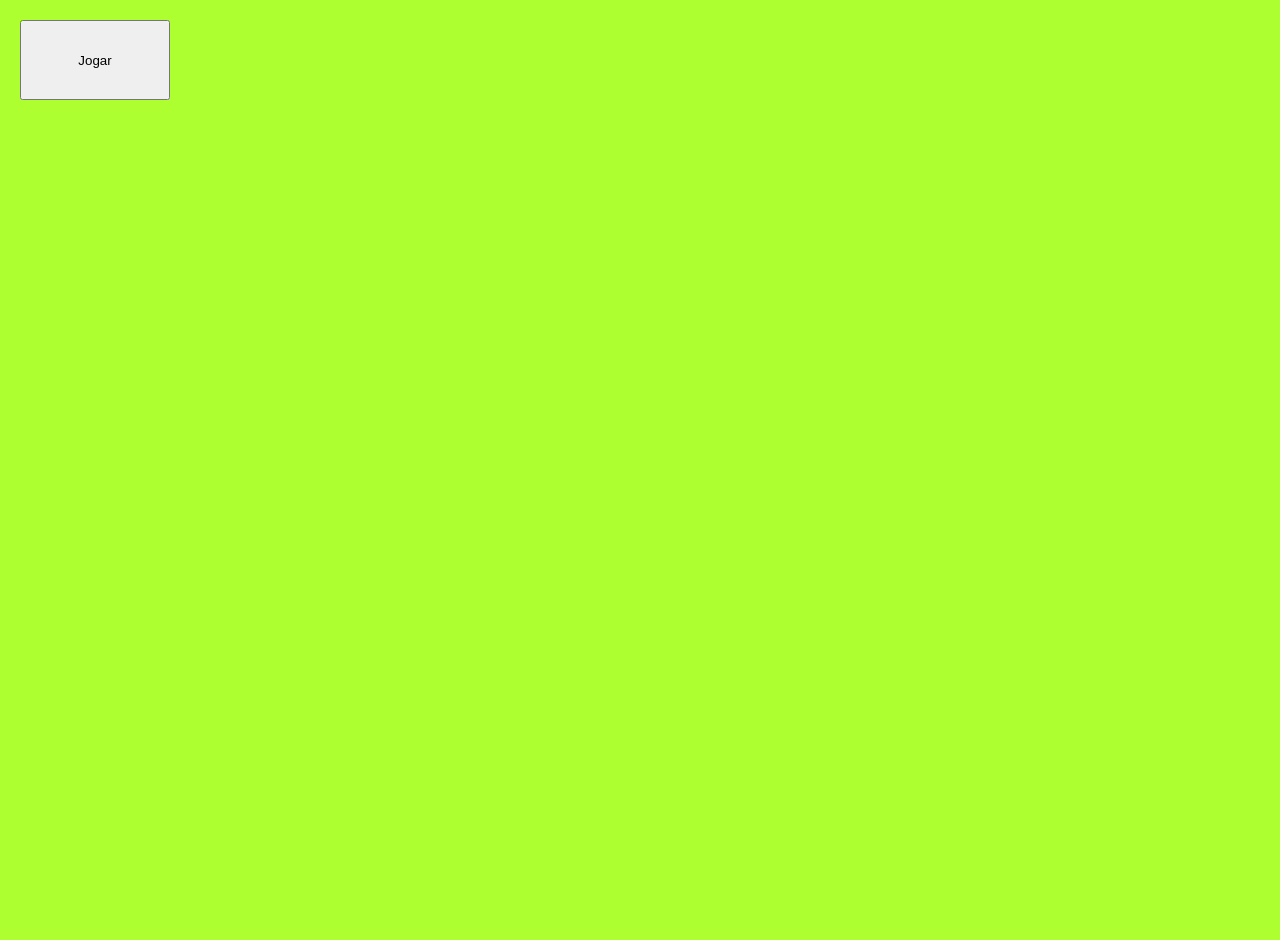
==== index.html @ c6fa91d4 "Primeiros passos" ====
<!DOCTYPE html>
<html lang="en">
<head>
    <meta charset="UTF-8">
    <meta name="viewport" content="width=device-width, initial-scale=1.0">
    <title>Trash Recycle</title>
    <link rel="stylesheet" href="style.css">
</head>
<body>
    <header>
        <div class="tela">
            <button>Jogar</button>
        </div>
    </header>
</body>
</html>
---- style.css ----
body {
    margin: 0;
    padding: 0;
}

.tela {
    padding: 20px;
    background-color: greenyellow;
    height: 100vh;
    width: 100%;
}

.tela button {
    padding: 20px;
    width: 150px;
    height: 80px;
    text-align: center;
}
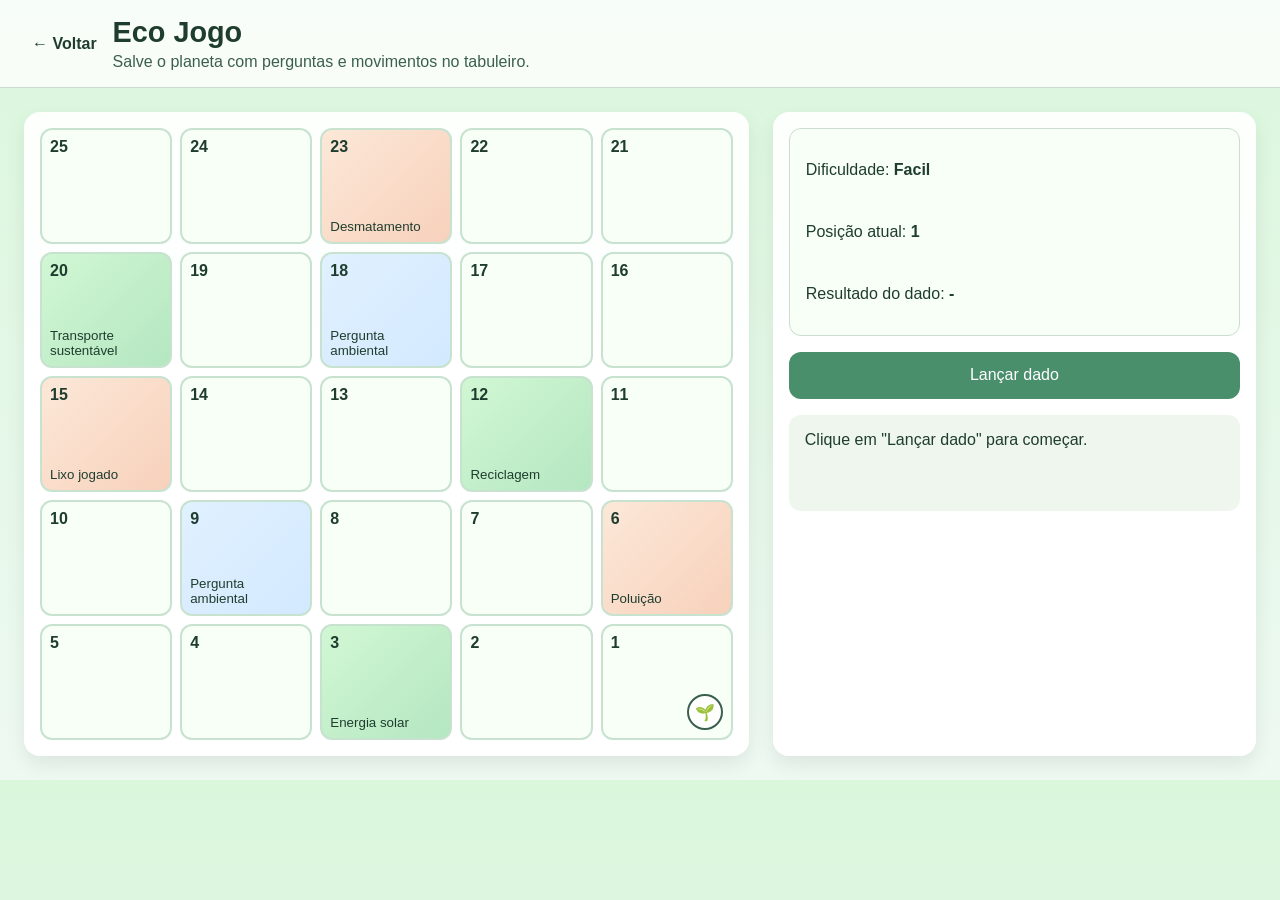
==== commit 40ccdcc5: "primeirosPassos" ====
--- a/index.html
+++ b/index.html
@@ -1,16 +1,42 @@
 <!DOCTYPE html>
-<html lang="en">
+<html lang="pt-br">
 <head>
     <meta charset="UTF-8">
     <meta name="viewport" content="width=device-width, initial-scale=1.0">
-    <title>Trash Recycle</title>
-    <link rel="stylesheet" href="style.css">
+    <title>Eco Jogo</title>
+    <link rel="stylesheet" href="css/index.css">
 </head>
 <body>
-    <header>
-        <div class="tela">
-            <button>Jogar</button>
+    <header class="topbar">
+        <a class="back" href="inicio.html">← Voltar</a>
+        <div class="header-text">
+            <h1>Eco Jogo</h1>
+            <p>Salve o planeta com perguntas e movimentos no tabuleiro.</p>
         </div>
     </header>
+
+    <main>
+        <section class="board-section">
+            <div class="board" id="board" aria-label="Tabuleiro do jogo"></div>
+        </section>
+
+        <section class="game-panel">
+            <div class="game-info">
+                <p>Dificuldade: <strong id="difficultyLabel">Fácil</strong></p>
+                <p>Posição atual: <strong id="position">1</strong></p>
+                <p>Resultado do dado: <strong id="diceValue">-</strong></p>
+            </div>
+
+            <button id="rollButton">Lançar dado</button>
+            <div class="log" id="log">Clique em "Lançar dado" para começar.</div>
+
+            <div class="question-card hidden" id="questionCard">
+                <p id="questionText"></p>
+                <div class="answers" id="answers"></div>
+            </div>
+        </section>
+    </main>
+
+    <script src="js/index.js"></script>
 </body>
-</html>+</html>
--- a/css/index.css
+++ b/css/index.css
@@ -0,0 +1,181 @@
+/* Estilos para index.html */
+body {
+    font-family: Arial, sans-serif;
+    margin: 0;
+    padding: 0;
+    background: linear-gradient(180deg, #daf7dc, #eef9f2);
+    color: #1f3d2e;
+}
+
+.topbar {
+    display: flex;
+    align-items: center;
+    gap: 1rem;
+    padding: 1rem 2rem;
+    background: rgba(255, 255, 255, 0.8);
+    border-bottom: 1px solid #cddcd2;
+}
+
+.topbar .back {
+    text-decoration: none;
+    color: #1f3d2e;
+    font-weight: 700;
+}
+
+.header-text h1 {
+    margin: 0;
+    font-size: 1.8rem;
+}
+
+.header-text p {
+    margin: 0.25rem 0 0;
+    color: #3b5f4d;
+}
+
+main {
+    display: grid;
+    grid-template-columns: 1.2fr 0.8fr;
+    gap: 1.5rem;
+    padding: 1.5rem;
+}
+
+.board-section {
+    background: rgba(255, 255, 255, 0.95);
+    border-radius: 1rem;
+    padding: 1rem;
+    box-shadow: 0 8px 20px rgba(0, 0, 0, 0.08);
+}
+
+.board {
+    display: grid;
+    grid-template-columns: repeat(5, minmax(0, 1fr));
+    gap: 0.5rem;
+}
+
+.board-square {
+    position: relative;
+    background: #f7fff6;
+    border: 2px solid #c8e2d0;
+    min-height: 6rem;
+    border-radius: 0.75rem;
+    padding: 0.5rem;
+    display: flex;
+    flex-direction: column;
+    justify-content: space-between;
+    transition: transform 0.2s ease;
+}
+
+.board-square:hover {
+    transform: translateY(-2px);
+}
+
+.square-label {
+    font-weight: 700;
+    color: #1f3d2e;
+}
+
+.board-square.rampa {
+    background: linear-gradient(135deg, #d1f7d3, #b4e7c1);
+}
+
+.board-square.cobra {
+    background: linear-gradient(135deg, #fce8d8, #f7d1bb);
+}
+
+.board-square.pergunta {
+    background: linear-gradient(135deg, #e0f1ff, #d3e9ff);
+}
+
+.token {
+    position: absolute;
+    right: 0.5rem;
+    bottom: 0.5rem;
+    width: 2rem;
+    height: 2rem;
+    display: grid;
+    place-items: center;
+    font-size: 1rem;
+    border-radius: 50%;
+    background: #ffffff;
+    border: 2px solid #3b5f4d;
+}
+
+.game-panel {
+    display: flex;
+    flex-direction: column;
+    gap: 1rem;
+    padding: 1rem;
+    background: rgba(255, 255, 255, 0.95);
+    border-radius: 1rem;
+    box-shadow: 0 8px 20px rgba(0, 0, 0, 0.08);
+}
+
+.game-info {
+    display: grid;
+    gap: 0.75rem;
+    padding: 1rem;
+    border: 1px solid #cddcd2;
+    border-radius: 0.75rem;
+    background: #f7fff6;
+}
+
+button {
+    border: none;
+    border-radius: 0.75rem;
+    padding: 0.9rem 1.2rem;
+    font-size: 1rem;
+    background: #4a8f6c;
+    color: white;
+    cursor: pointer;
+    transition: transform 0.2s ease, background-color 0.2s ease;
+}
+
+button:hover {
+    transform: translateY(-1px);
+    background: #3f7c5d;
+}
+
+.log {
+    min-height: 4rem;
+    padding: 1rem;
+    border-radius: 0.75rem;
+    background: #eef6ee;
+    color: #1f3d2e;
+}
+
+.question-card {
+    display: grid;
+    gap: 0.75rem;
+    padding: 1rem;
+    border-radius: 0.75rem;
+    background: #ffffff;
+    border: 1px solid #cddcd2;
+}
+
+.question-card.hidden {
+    display: none;
+}
+
+.question-card p {
+    margin: 0;
+    font-weight: 600;
+}
+
+.answers {
+    display: grid;
+    gap: 0.5rem;
+}
+
+.answers button {
+    background: #2d6b4b;
+}
+
+.answers button:hover {
+    background: #23543c;
+}
+
+@media (max-width: 900px) {
+    main {
+        grid-template-columns: 1fr;
+    }
+}
